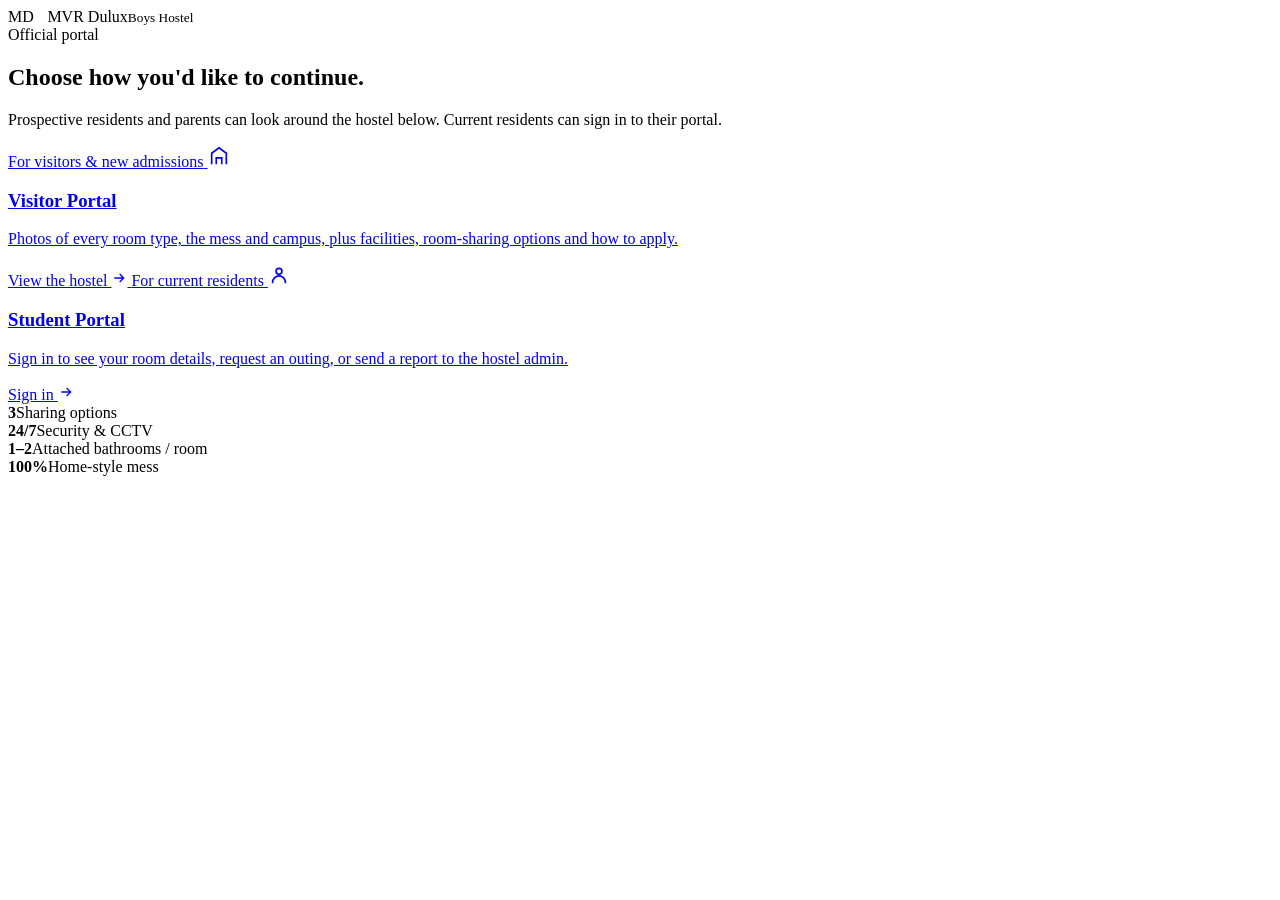
==== index.html @ 03f4f2c3 "Add files via upload" ====
<!DOCTYPE html>
<html lang="en">
<head>
<meta charset="UTF-8">
<meta name="viewport" content="width=device-width, initial-scale=1.0">
<title>MVR Dulux Boys Hostel</title>
<meta name="description" content="MVR Dulux Boys Hostel — 4, 5 and 8 sharing rooms with attached bathrooms, mess, study hall and 24/7 security. Visitor and student portals.">
<link rel="stylesheet" href="css/style.css">
</head>
<body class="gate-page">

  <div class="gate-masthead">
    <div class="wrap">
      <span class="brand-mark">MD</span>
      <span class="brand-name" style="margin-left:.6em;">MVR Dulux<small>Boys Hostel</small></span>
    </div>
  </div>

  <section class="gate-hero">
    <span class="eyebrow">Official portal</span>
    <h1>Choose how you'd like to continue.</h1>
    <p>Prospective residents and parents can look around the hostel below. Current residents can sign in to their portal.</p>
  </section>

  <div class="gate-wrap">
    <div class="gate">
      <a class="door" href="visitor.html">
        <span class="door-plaque">For visitors &amp; new admissions</span>
        <span class="door-icon">
          <svg width="22" height="22" viewBox="0 0 24 24" fill="none" stroke="currentColor" stroke-width="1.8"><path d="M4 21V9l8-6 8 6v12"/><path d="M9 21v-7h6v7"/></svg>
        </span>
        <h3>Visitor Portal</h3>
        <p>Photos of every room type, the mess and campus, plus facilities, room-sharing options and how to apply.</p>
        <span class="door-cta">View the hostel
          <svg width="16" height="16" viewBox="0 0 24 24" fill="none" stroke="currentColor" stroke-width="2"><path d="M5 12h14M13 6l6 6-6 6"/></svg>
        </span>
      </a>
      <a class="door" href="login.html">
        <span class="door-plaque">For current residents</span>
        <span class="door-icon">
          <svg width="22" height="22" viewBox="0 0 24 24" fill="none" stroke="currentColor" stroke-width="1.8"><circle cx="12" cy="8" r="3.2"/><path d="M5 21v-1a7 7 0 0 1 14 0v1"/></svg>
        </span>
        <h3>Student Portal</h3>
        <p>Sign in to see your room details, request an outing, or send a report to the hostel admin.</p>
        <span class="door-cta">Sign in
          <svg width="16" height="16" viewBox="0 0 24 24" fill="none" stroke="currentColor" stroke-width="2"><path d="M5 12h14M13 6l6 6-6 6"/></svg>
        </span>
      </a>
    </div>
  </div>

  <div class="gate-strip">
    <div class="stat"><b>3</b><span>Sharing options</span></div>
    <div class="stat"><b>24/7</b><span>Security &amp; CCTV</span></div>
    <div class="stat"><b>1–2</b><span>Attached bathrooms / room</span></div>
    <div class="stat"><b>100%</b><span>Home-style mess</span></div>
  </div>

</body>
</html>
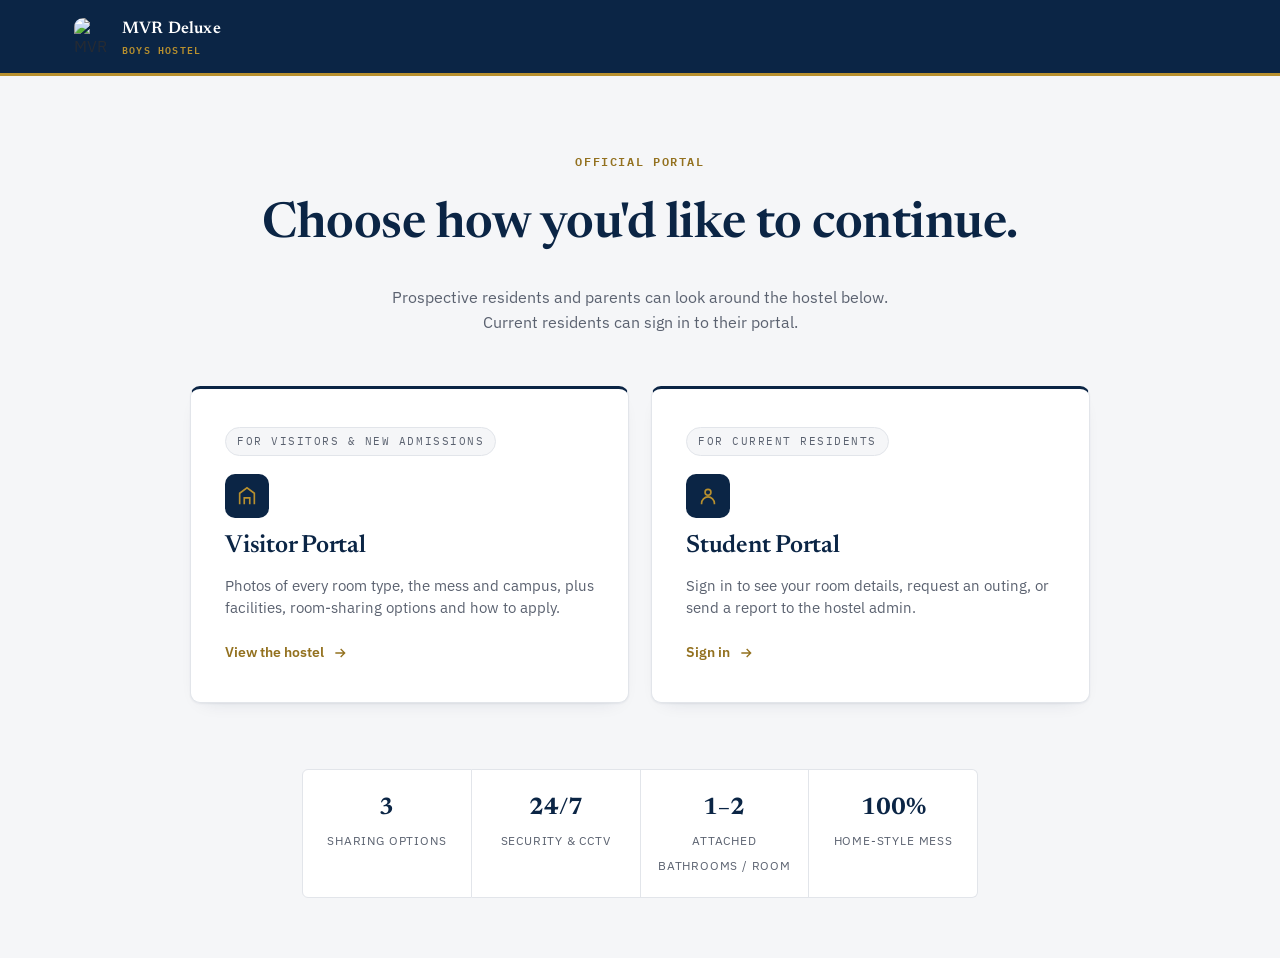
==== commit 235dea36: "Update index.html" ====
--- a/index.html
+++ b/index.html
@@ -1,18 +1,19 @@
+
 <!DOCTYPE html>
 <html lang="en">
 <head>
 <meta charset="UTF-8">
 <meta name="viewport" content="width=device-width, initial-scale=1.0">
-<title>MVR Dulux Boys Hostel</title>
-<meta name="description" content="MVR Dulux Boys Hostel — 4, 5 and 8 sharing rooms with attached bathrooms, mess, study hall and 24/7 security. Visitor and student portals.">
+<title>MVR Deluxe Boys Hostel</title>
+<meta name="description" content="MVR Deluxe Boys Hostel — 4, 5 and 8 sharing rooms with attached bathrooms, mess, study hall and 24/7 security. Visitor and student portals.">
 <link rel="stylesheet" href="css/style.css">
 </head>
 <body class="gate-page">
 
   <div class="gate-masthead">
     <div class="wrap">
-      <span class="brand-mark">MD</span>
-      <span class="brand-name" style="margin-left:.6em;">MVR Dulux<small>Boys Hostel</small></span>
+      <img class="brand-mark" src="images/mvr-logo.png" alt="MVR Deluxe Boys Hostel logo">
+      <span class="brand-name" style="margin-left:.6em;">MVR Deluxe<small>Boys Hostel</small></span>
     </div>
   </div>
 
--- a/css/style.css
+++ b/css/style.css
@@ -0,0 +1,394 @@
+/* ============================================================
+   MVR DELUXE BOYS HOSTEL — shared stylesheet
+   Design tokens
+   ============================================================ */
+
+@import url('https://fonts.googleapis.com/css2?family=Newsreader:ital,opsz,wght@0,6..72,400;0,6..72,500;0,6..72,600;1,6..72,500&family=IBM+Plex+Sans:wght@400;500;600;700&family=IBM+Plex+Mono:wght@400;500;600&display=swap');
+
+:root{
+  /* color — deep institutional navy + muted brass gold on a clean white/grey canvas */
+  --ink:        #0B2545;
+  --ink-2:      #123B6B;
+  --paper:      #F5F6F8;
+  --paper-2:    #FFFFFF;
+  --slate:      #262B33;
+  --slate-soft: #5B6270;
+  --amber:      #B8902E;
+  --amber-deep: #93711F;
+  --green:      #2E7D4F;
+  --green-soft: #E3F1E9;
+  --rust:       #A6382B;
+  --rust-soft:  #F5E4E1;
+  --line:       #E2E5EA;
+  --line-dark:  rgba(255,255,255,.16);
+
+  /* type */
+  --f-display: 'Newsreader', Georgia, serif;
+  --f-body: 'IBM Plex Sans', -apple-system, Segoe UI, sans-serif;
+  --f-mono: 'IBM Plex Mono', ui-monospace, Menlo, monospace;
+
+  /* layout */
+  --maxw: 1180px;
+  --radius: 10px;
+  --radius-sm: 6px;
+  --shadow-1: 0 1px 2px rgba(11,37,69,.06), 0 8px 20px -14px rgba(11,37,69,.2);
+  --shadow-2: 0 24px 60px -24px rgba(11,37,69,.4);
+}
+
+*,*::before,*::after{ box-sizing:border-box; }
+html{ scroll-behavior:smooth; }
+body{
+  margin:0;
+  font-family:var(--f-body);
+  color:var(--slate);
+  background:var(--paper);
+  -webkit-font-smoothing:antialiased;
+  line-height:1.55;
+}
+img{ max-width:100%; display:block; }
+a{ color:inherit; }
+h1,h2,h3,h4{ font-family:var(--f-display); color:var(--ink); margin:0 0 .4em; font-weight:600; letter-spacing:-.01em; }
+p{ margin:0 0 1em; }
+button, input, select, textarea{ font-family:inherit; font-size:1rem; }
+:focus-visible{ outline:3px solid var(--amber); outline-offset:2px; }
+
+.wrap{ max-width:var(--maxw); margin:0 auto; padding:0 24px; }
+.eyebrow{
+  font-family:var(--f-mono); font-size:.72rem; letter-spacing:.14em; text-transform:uppercase;
+  color:var(--amber-deep); font-weight:600;
+}
+.muted{ color:var(--slate-soft); }
+.mono{ font-family:var(--f-mono); }
+
+@media (prefers-reduced-motion: reduce){
+  *{ animation-duration:.001ms !important; animation-iteration-count:1 !important; transition-duration:.001ms !important; scroll-behavior:auto !important; }
+}
+
+/* ---------- buttons ---------- */
+.btn{
+  display:inline-flex; align-items:center; justify-content:center; gap:.5em;
+  font-weight:600; font-size:.95rem; padding:.85em 1.5em; border-radius:999px;
+  border:1px solid transparent; cursor:pointer; text-decoration:none;
+  transition:transform .15s ease, box-shadow .15s ease, background .15s ease, color .15s ease;
+}
+.btn:active{ transform:translateY(1px); }
+.btn-amber{ background:var(--amber); color:var(--ink); }
+.btn-amber:hover{ background:var(--amber-deep); box-shadow:var(--shadow-1); }
+.btn-ink{ background:var(--ink); color:#fff; }
+.btn-ink:hover{ background:var(--ink-2); box-shadow:var(--shadow-1); }
+.btn-outline{ background:transparent; border-color:var(--line); color:var(--ink); }
+.btn-outline:hover{ border-color:var(--ink); }
+.btn-ghost-light{ background:rgba(255,255,255,.12); border-color:var(--line-dark); color:#fff; }
+.btn-ghost-light:hover{ background:rgba(255,255,255,.2); }
+.btn-sm{ padding:.5em 1.1em; font-size:.82rem; }
+.btn-block{ width:100%; }
+.btn[disabled]{ opacity:.5; cursor:not-allowed; }
+
+/* ---------- top nav ---------- */
+.site-nav{
+  position:sticky; top:0; z-index:40; background:rgba(11,37,69,.97); backdrop-filter:blur(6px);
+  color:#fff; border-bottom:1px solid var(--line-dark);
+}
+.site-nav .wrap{ display:flex; align-items:center; justify-content:space-between; padding:14px 24px; }
+.brand{ display:flex; align-items:center; gap:.6em; text-decoration:none; color:#fff; }
+.brand-mark{
+  width:38px; height:38px; border-radius:9px; object-fit:cover; display:block; flex-shrink:0;
+}
+.brand-name{ font-family:var(--f-display); font-weight:600; font-size:1.05rem; letter-spacing:.01em; }
+.brand-name small{ display:block; font-family:var(--f-mono); font-size:.62rem; letter-spacing:.12em; color:var(--amber); text-transform:uppercase; font-weight:600; }
+.nav-links{ display:flex; align-items:center; gap:26px; list-style:none; margin:0; padding:0; }
+.nav-links a{ text-decoration:none; color:rgba(255,255,255,.82); font-size:.92rem; font-weight:500; }
+.nav-links a:hover{ color:#fff; }
+.nav-cta{ display:flex; gap:10px; align-items:center; }
+@media (max-width:820px){
+  .nav-links{ display:none; }
+  .site-nav .wrap{ flex-wrap:wrap; gap:10px; }
+  .nav-cta .btn span{ display:none; }
+}
+@media (max-width:480px){
+  .nav-cta .btn{ padding:.65em 1em; font-size:.82rem; }
+}
+
+/* ---------- notice ticker ---------- */
+.ticker{ background:var(--ink); color:#fff; overflow:hidden; white-space:nowrap; border-bottom:2px solid var(--amber); }
+.ticker-track{ display:inline-flex; gap:56px; padding:9px 0; animation:ticker 26s linear infinite; }
+.ticker span{ font-family:var(--f-mono); font-size:.76rem; font-weight:500; letter-spacing:.02em; color:rgba(255,255,255,.88); }
+.ticker span::before{ content:''; }
+@keyframes ticker{ from{ transform:translateX(0); } to{ transform:translateX(-50%); } }
+
+/* ---------- footer ---------- */
+.site-footer{ background:var(--ink); color:rgba(255,255,255,.75); padding:56px 0 28px; margin-top:80px; }
+.site-footer h4{ color:#fff; font-family:var(--f-body); font-size:.82rem; text-transform:uppercase; letter-spacing:.1em; margin-bottom:1em; }
+.footer-grid{ display:grid; grid-template-columns:1.4fr 1fr 1fr; gap:40px; }
+.footer-grid a{ color:rgba(255,255,255,.75); text-decoration:none; display:block; margin-bottom:.6em; font-size:.92rem; }
+.footer-grid a:hover{ color:#fff; }
+.footer-bottom{ border-top:1px solid var(--line-dark); margin-top:40px; padding-top:20px; font-size:.8rem; display:flex; justify-content:space-between; flex-wrap:wrap; gap:10px; }
+@media (max-width:720px){ .footer-grid{ grid-template-columns:1fr; } }
+
+/* ---------- section helpers ---------- */
+.section{ padding:88px 0; }
+.section-tight{ padding:56px 0; }
+.section-head{ max-width:640px; margin-bottom:44px; }
+.section-head h2{ font-size:clamp(1.7rem,3vw,2.3rem); }
+.on-ink{ background:#EEF2F7; border-top:1px solid var(--line); border-bottom:1px solid var(--line); color:var(--slate); }
+.on-ink h2, .on-ink h3{ color:var(--ink); }
+
+/* ============================================================
+   LANDING — portal chooser (index.html)
+   ============================================================ */
+.gate-page{ min-height:100vh; background:var(--paper); display:flex; flex-direction:column; }
+
+.gate-masthead{ background:var(--ink); border-bottom:3px solid var(--amber); padding:16px 0; }
+.gate-masthead .wrap{ display:flex; align-items:center; }
+.gate-masthead .brand-name{ color:#fff; }
+
+.gate-hero{ text-align:center; padding:72px 24px 8px; }
+.gate-hero .eyebrow{ color:var(--amber-deep); }
+.gate-hero h1{ color:var(--ink); font-size:clamp(2rem,4.6vw,3.1rem); margin-top:.3em; }
+.gate-hero p{ color:var(--slate-soft); max-width:540px; margin:0 auto; }
+
+.gate-wrap{ flex:1; display:flex; align-items:center; justify-content:center; padding:44px 24px 30px; }
+.gate{ display:grid; grid-template-columns:1fr 1fr; gap:22px; max-width:900px; width:100%; }
+.door{
+  position:relative; padding:38px 34px; display:flex; flex-direction:column; align-items:flex-start;
+  text-decoration:none; color:var(--slate); background:var(--paper-2); border:1px solid var(--line);
+  border-top:3px solid var(--ink); border-radius:var(--radius); box-shadow:var(--shadow-1);
+  transition:transform .2s ease, box-shadow .2s ease, border-color .2s ease;
+}
+.door:hover{ transform:translateY(-4px); box-shadow:var(--shadow-2); border-top-color:var(--amber); }
+.door-plaque{
+  font-family:var(--f-mono); font-size:.68rem; letter-spacing:.14em; text-transform:uppercase;
+  color:var(--slate-soft); background:var(--paper); border:1px solid var(--line); padding:5px 11px; border-radius:999px;
+}
+.door-num{ display:none; }
+.door-icon{ width:44px; height:44px; border-radius:10px; background:var(--ink); color:var(--amber); display:flex; align-items:center; justify-content:center; margin:18px 0 4px; }
+.door h3{ color:var(--ink); font-size:1.55rem; margin:6px 0 8px; }
+.door p{ color:var(--slate-soft); font-size:.92rem; margin-bottom:22px; }
+.door-cta{ display:inline-flex; align-items:center; gap:8px; font-weight:600; font-size:.88rem; color:var(--amber-deep); margin-top:auto; }
+.door-cta svg{ transition:transform .2s ease; }
+.door:hover .door-cta svg{ transform:translateX(4px); }
+.door-handle{ display:none; }
+
+.gate-strip{ display:flex; justify-content:center; gap:0; flex-wrap:wrap; max-width:900px; margin:36px auto 60px; padding:0 24px; }
+.gate-strip .stat{ flex:1; min-width:150px; text-align:center; padding:20px 12px; background:var(--paper-2); border:1px solid var(--line); }
+.gate-strip .stat:first-child{ border-radius:var(--radius-sm) 0 0 var(--radius-sm); }
+.gate-strip .stat:last-child{ border-radius:0 var(--radius-sm) var(--radius-sm) 0; }
+.gate-strip .stat + .stat{ border-left:none; }
+.gate-strip .stat b{ display:block; font-family:var(--f-display); font-size:1.5rem; color:var(--ink); }
+.gate-strip .stat span{ font-size:.72rem; color:var(--slate-soft); text-transform:uppercase; letter-spacing:.07em; }
+
+@media (max-width:760px){
+  .gate{ grid-template-columns:1fr; }
+  .gate-strip{ flex-direction:column; }
+  .gate-strip .stat{ border-radius:0 !important; border-left:1px solid var(--line) !important; }
+  .gate-strip .stat + .stat{ border-top:none; }
+}
+
+/* ============================================================
+   VISITOR PORTAL
+   ============================================================ */
+.hero-visitor{ background:var(--ink); color:#fff; border-bottom:3px solid var(--amber); padding:44px 0; }
+.hero-visitor .wrap{ display:flex; align-items:center; justify-content:space-between; gap:30px; flex-wrap:wrap; }
+.hero-visitor h1{ color:#fff; font-size:clamp(1.7rem,3.4vw,2.4rem); max-width:640px; margin-bottom:.25em; }
+.hero-visitor p{ color:rgba(255,255,255,.68); max-width:520px; margin:0; }
+
+.album-section{ padding:44px 0 8px; background:var(--paper-2); border-bottom:1px solid var(--line); }
+
+/* photo album — first thing after the hero, per brief */
+.album{ display:grid; grid-template-columns:repeat(6,1fr); grid-auto-rows:120px; grid-auto-flow:dense; gap:8px; padding:0 0 8px; }
+.album a{ position:relative; grid-column:span 2; grid-row:span 2; overflow:hidden; border-radius:2px; }
+.album a img{ width:100%; height:100%; object-fit:cover; transition:transform .5s ease; }
+.album a:hover img{ transform:scale(1.06); }
+.album a.big{ grid-column:span 3; grid-row:span 3; }
+.album a.wide{ grid-column:span 4; grid-row:span 2; }
+.album a .cap{
+  position:absolute; left:0; right:0; bottom:0; padding:10px 12px 8px; font-family:var(--f-mono); font-size:.68rem;
+  letter-spacing:.06em; text-transform:uppercase; color:#fff; background:linear-gradient(0deg,rgba(0,0,0,.65),transparent);
+}
+@media (max-width:760px){
+  .album{ grid-template-columns:repeat(2,1fr); grid-auto-rows:150px; }
+  .album a, .album a.big, .album a.wide{ grid-column:span 1; grid-row:span 1; }
+}
+
+/* admin: add/edit student modal */
+.modal{ position:fixed; inset:0; background:rgba(13,18,35,.6); display:none; align-items:flex-start; justify-content:center; z-index:110; padding:40px 16px; overflow-y:auto; }
+.modal.open{ display:flex; }
+.modal-card{ background:#fff; border-radius:var(--radius); max-width:640px; width:100%; padding:26px; box-shadow:var(--shadow-2); }
+.modal-head{ display:flex; align-items:center; justify-content:space-between; margin-bottom:18px; }
+.modal-head h3{ margin:0; }
+.modal-close{ background:none; border:none; font-size:1.6rem; line-height:1; cursor:pointer; color:var(--slate-soft); padding:0 4px; }
+.modal-close:hover{ color:var(--ink); }
+.login-pill{ display:inline-block; padding:.2em .6em; border-radius:999px; font-size:.7rem; font-weight:600; }
+.login-pill.ready{ background:#E5F5EA; color:#1E7B3D; }
+.login-pill.pending{ background:#FDECEC; color:#B3261E; }
+
+/* lightbox */
+.lightbox{ position:fixed; inset:0; background:rgba(13,18,35,.94); display:none; align-items:center; justify-content:center; z-index:100; padding:30px; }
+.lightbox.open{ display:flex; }
+.lightbox img{ max-width:min(1000px,92vw); max-height:82vh; border-radius:8px; box-shadow:var(--shadow-2); }
+.lightbox .lb-cap{ position:absolute; bottom:34px; left:0; right:0; text-align:center; color:#fff; font-family:var(--f-mono); font-size:.78rem; letter-spacing:.06em; }
+.lb-close, .lb-prev, .lb-next{
+  position:absolute; background:rgba(255,255,255,.1); border:1px solid rgba(255,255,255,.25); color:#fff; border-radius:999px;
+  width:44px; height:44px; display:flex; align-items:center; justify-content:center; cursor:pointer;
+}
+.lb-close{ top:24px; right:24px; }
+.lb-prev{ left:24px; top:50%; transform:translateY(-50%); }
+.lb-next{ right:24px; top:50%; transform:translateY(-50%); }
+.lb-close:hover, .lb-prev:hover, .lb-next:hover{ background:rgba(255,255,255,.2); }
+
+/* facility grid */
+.facil-grid{ display:grid; grid-template-columns:repeat(4,1fr); gap:1px; background:var(--line); border:1px solid var(--line); border-radius:var(--radius); overflow:hidden; }
+.facil{ background:var(--paper-2); padding:26px 22px; }
+.facil .ic{ width:38px; height:38px; margin-bottom:14px; color:var(--amber-deep); }
+.facil h4{ font-size:1rem; margin-bottom:.3em; }
+.facil p{ font-size:.86rem; color:var(--slate-soft); margin:0; }
+@media (max-width:900px){ .facil-grid{ grid-template-columns:repeat(2,1fr); } }
+@media (max-width:520px){ .facil-grid{ grid-template-columns:1fr; } }
+
+/* room sharing diagrams — the signature element */
+.room-plans{ display:grid; grid-template-columns:repeat(3,1fr); gap:22px; }
+.room-card{ background:var(--paper-2); border:1px solid var(--line); border-radius:var(--radius); padding:26px; }
+.room-card .rp-head{ display:flex; align-items:baseline; justify-content:space-between; margin-bottom:6px; }
+.room-card .rp-head b{ font-family:var(--f-display); font-size:1.5rem; color:var(--ink); }
+.room-card .rp-head span{ font-family:var(--f-mono); font-size:.7rem; color:var(--slate-soft); text-transform:uppercase; letter-spacing:.06em; }
+.room-diagram{ width:100%; height:auto; margin:16px 0; }
+.room-card ul{ list-style:none; margin:14px 0 0; padding:0; font-size:.86rem; }
+.room-card li{ display:flex; gap:8px; padding:6px 0; border-top:1px dashed var(--line); }
+.room-card li:first-child{ border-top:none; }
+.room-card li b{ color:var(--ink); font-weight:600; }
+@media (max-width:900px){ .room-plans{ grid-template-columns:1fr; } }
+
+/* highlights */
+.highlights{ display:grid; grid-template-columns:repeat(3,1fr); gap:20px; }
+.hl-card{ padding:26px; border-radius:var(--radius); background:var(--paper-2); border:1px solid var(--line); border-top:3px solid var(--amber); }
+.hl-card .eyebrow{ color:var(--amber-deep); }
+.hl-card h4{ color:var(--ink); margin:.5em 0 .3em; font-size:1.06rem; }
+.hl-card p{ color:var(--slate-soft); font-size:.88rem; margin:0; }
+@media (max-width:900px){ .highlights{ grid-template-columns:1fr; } }
+
+/* testimonials */
+.testi-row{ display:grid; grid-template-columns:repeat(3,1fr); gap:22px; }
+.testi{ background:var(--paper-2); border:1px solid var(--line); border-radius:var(--radius); padding:24px; font-size:.92rem; }
+.testi .stars{ color:var(--amber-deep); letter-spacing:.1em; margin-bottom:10px; font-size:.85rem; }
+.testi footer{ margin-top:14px; font-family:var(--f-mono); font-size:.72rem; color:var(--slate-soft); text-transform:uppercase; letter-spacing:.05em; }
+@media (max-width:900px){ .testi-row{ grid-template-columns:1fr; } }
+
+/* FAQ accordion */
+.faq-item{ border-top:1px solid var(--line); }
+.faq-item:last-child{ border-bottom:1px solid var(--line); }
+.faq-q{ width:100%; text-align:left; background:none; border:none; padding:20px 4px; display:flex; justify-content:space-between; align-items:center; cursor:pointer; font-weight:600; color:var(--ink); font-size:1rem; }
+.faq-q .plus{ font-family:var(--f-mono); font-size:1.2rem; color:var(--amber-deep); transition:transform .25s ease; }
+.faq-item.open .plus{ transform:rotate(45deg); }
+.faq-a{ max-height:0; overflow:hidden; transition:max-height .3s ease; }
+.faq-item.open .faq-a{ max-height:220px; }
+.faq-a p{ padding:0 4px 20px; color:var(--slate-soft); font-size:.92rem; }
+
+/* CTA band */
+.cta-band{ background:var(--paper-2); border:1px solid var(--line); border-left:4px solid var(--amber); border-radius:var(--radius); padding:40px 44px; display:flex; align-items:center; justify-content:space-between; gap:24px; flex-wrap:wrap; box-shadow:var(--shadow-1); }
+.cta-band h3{ margin:0; font-size:1.5rem; }
+.cta-band p{ margin:.3em 0 0; color:var(--slate-soft); }
+
+/* whatsapp float button */
+.wa-float{
+  position:fixed; right:22px; bottom:22px; width:56px; height:56px; border-radius:50%; background:#25D366; color:#fff;
+  display:flex; align-items:center; justify-content:center; box-shadow:0 10px 24px -8px rgba(0,0,0,.4); z-index:60; text-decoration:none;
+}
+
+/* ============================================================
+   LOGIN PAGES
+   ============================================================ */
+.login-page{ min-height:100vh; background:var(--ink); display:flex; align-items:center; justify-content:center; padding:24px; }
+.login-card{ background:var(--paper-2); border-radius:var(--radius); width:100%; max-width:420px; padding:40px 36px; box-shadow:var(--shadow-2); }
+.login-card .brand{ color:var(--ink); margin-bottom:26px; }
+.login-tabs{ display:flex; background:var(--paper); border-radius:999px; padding:4px; margin-bottom:26px; }
+.login-tabs button{ flex:1; border:none; background:none; padding:9px 0; border-radius:999px; font-weight:600; font-size:.85rem; color:var(--slate-soft); cursor:pointer; }
+.login-tabs button.active{ background:var(--ink); color:#fff; }
+.field{ margin-bottom:18px; }
+.field label{ display:block; font-size:.8rem; font-weight:600; color:var(--ink); margin-bottom:6px; }
+.field input, .field select, .field textarea{
+  width:100%; padding:.8em .9em; border:1px solid var(--line); border-radius:var(--radius-sm); background:var(--paper); color:var(--slate);
+}
+.field input:focus, .field select:focus, .field textarea:focus{ background:#fff; border-color:var(--ink); }
+.field-hint{ font-size:.74rem; color:var(--slate-soft); margin-top:5px; }
+.login-error{ background:var(--rust-soft); color:var(--rust); font-size:.84rem; padding:10px 14px; border-radius:var(--radius-sm); margin-bottom:16px; display:none; }
+.login-error.show{ display:block; }
+.demo-box{ margin-top:22px; background:var(--paper); border:1px dashed var(--line); border-radius:var(--radius-sm); padding:14px 16px; font-size:.78rem; color:var(--slate-soft); }
+.demo-box b{ color:var(--ink); }
+
+/* ============================================================
+   STUDENT DASHBOARD
+   ============================================================ */
+.dash-shell{ min-height:100vh; }
+.dash-topbar{ background:var(--ink); color:#fff; padding:16px 0; }
+.dash-topbar .wrap{ display:flex; align-items:center; justify-content:space-between; }
+.id-card{
+  background:linear-gradient(135deg,var(--ink-2),var(--ink)); color:#fff; border-radius:var(--radius); padding:30px 32px;
+  display:flex; align-items:center; gap:24px; box-shadow:var(--shadow-1); position:relative; overflow:hidden;
+}
+.id-card::after{ content:""; position:absolute; inset:0; background:radial-gradient(circle at 100% 0%, rgba(184,144,46,.2), transparent 55%); }
+.id-photo{ width:84px; height:84px; border-radius:14px; background:rgba(255,255,255,.12); border:1px solid rgba(255,255,255,.2); display:flex; align-items:center; justify-content:center; font-family:var(--f-display); font-size:1.7rem; font-weight:600; flex:none; }
+.id-info h2{ color:#fff; margin:0 0 2px; font-size:1.4rem; }
+.id-info .mono{ color:var(--amber); font-size:.8rem; letter-spacing:.04em; }
+.id-meta{ display:flex; gap:26px; margin-top:14px; flex-wrap:wrap; }
+.id-meta div{ font-size:.78rem; color:rgba(255,255,255,.55); text-transform:uppercase; letter-spacing:.06em; }
+.id-meta div b{ display:block; color:#fff; font-family:var(--f-mono); font-size:.95rem; text-transform:none; letter-spacing:0; margin-top:3px; }
+
+.tabs-row{ display:flex; gap:10px; margin:34px 0 22px; border-bottom:1px solid var(--line); }
+.tab-btn{ background:none; border:none; padding:12px 4px; margin-right:24px; font-weight:600; color:var(--slate-soft); cursor:pointer; border-bottom:2px solid transparent; font-size:.94rem; }
+.tab-btn.active{ color:var(--ink); border-color:var(--amber); }
+.tab-panel{ display:none; }
+.tab-panel.active{ display:block; }
+
+.card{ background:var(--paper-2); border:1px solid var(--line); border-radius:var(--radius); padding:26px; }
+.card + .card{ margin-top:18px; }
+.card h3{ font-size:1.1rem; margin-bottom:4px; }
+
+.status-pill{ display:inline-flex; align-items:center; gap:6px; font-family:var(--f-mono); font-size:.7rem; text-transform:uppercase; letter-spacing:.06em; padding:4px 10px; border-radius:999px; font-weight:600; }
+.status-pending{ background:#F3ECD9; color:var(--amber-deep); }
+.status-approved{ background:var(--green-soft); color:var(--green); }
+.status-rejected{ background:var(--rust-soft); color:var(--rust); }
+.status-resolved{ background:var(--green-soft); color:var(--green); }
+.status-submitted{ background:#E5E9F5; color:var(--ink-2); }
+.status-reviewing{ background:#F3ECD9; color:var(--amber-deep); }
+
+.list-row{ display:flex; justify-content:space-between; align-items:flex-start; gap:16px; padding:16px 0; border-top:1px solid var(--line); }
+.list-row:first-child{ border-top:none; padding-top:4px; }
+.list-row .lr-main b{ display:block; color:var(--ink); font-size:.95rem; }
+.list-row .lr-main span{ font-size:.82rem; color:var(--slate-soft); }
+.list-row .lr-meta{ text-align:right; font-size:.76rem; color:var(--slate-soft); white-space:nowrap; }
+.empty-state{ text-align:center; padding:34px 10px; color:var(--slate-soft); font-size:.9rem; }
+
+.form-grid{ display:grid; grid-template-columns:1fr 1fr; gap:16px; }
+@media (max-width:640px){ .form-grid{ grid-template-columns:1fr; } }
+
+.notice-list .n-item{ display:flex; gap:14px; padding:14px 0; border-top:1px solid var(--line); }
+.notice-list .n-item:first-child{ border-top:none; }
+.notice-date{ font-family:var(--f-mono); font-size:.7rem; color:var(--slate-soft); flex:none; width:78px; padding-top:2px; }
+.notice-body b{ display:block; font-size:.9rem; color:var(--ink); }
+.notice-body span{ font-size:.82rem; color:var(--slate-soft); }
+
+/* ============================================================
+   ADMIN
+   ============================================================ */
+.admin-stats{ display:grid; grid-template-columns:repeat(4,1fr); gap:16px; margin-bottom:28px; }
+.stat-card{ background:var(--paper-2); border:1px solid var(--line); border-radius:var(--radius); padding:20px 22px; }
+.stat-card .eyebrow{ display:block; margin-bottom:8px; }
+.stat-card b{ font-family:var(--f-display); font-size:1.9rem; color:var(--ink); display:block; }
+@media (max-width:900px){ .admin-stats{ grid-template-columns:repeat(2,1fr); } }
+
+.admin-toolbar{ display:flex; gap:12px; align-items:center; margin-bottom:16px; flex-wrap:wrap; }
+.admin-toolbar input, .admin-toolbar select{ padding:.6em .9em; border:1px solid var(--line); border-radius:var(--radius-sm); background:#fff; font-size:.86rem; }
+
+table.data-table{ width:100%; border-collapse:collapse; background:var(--paper-2); border:1px solid var(--line); border-radius:var(--radius); overflow:hidden; font-size:.86rem; }
+.data-table th{ text-align:left; background:var(--paper); color:var(--slate-soft); font-size:.7rem; text-transform:uppercase; letter-spacing:.06em; padding:12px 14px; border-bottom:1px solid var(--line); }
+.data-table td{ padding:13px 14px; border-bottom:1px solid var(--line); vertical-align:top; }
+.data-table tr:last-child td{ border-bottom:none; }
+.data-table .idcell{ font-family:var(--f-mono); font-size:.8rem; color:var(--slate-soft); }
+.row-actions{ display:flex; gap:6px; flex-wrap:wrap; }
+.table-scroll{ overflow-x:auto; }
+
+.gate-pass{ max-width:480px; margin:40px auto; background:#fff; border:2px solid var(--ink); border-radius:12px; padding:30px; }
+.gate-pass h2{ text-align:center; }
+.gate-pass .gp-row{ display:flex; justify-content:space-between; padding:8px 0; border-top:1px dashed var(--line); font-size:.9rem; }
+.gate-pass .gp-row:first-of-type{ border-top:none; }
+@media print{ .no-print{ display:none !important; } body{ background:#fff; } }
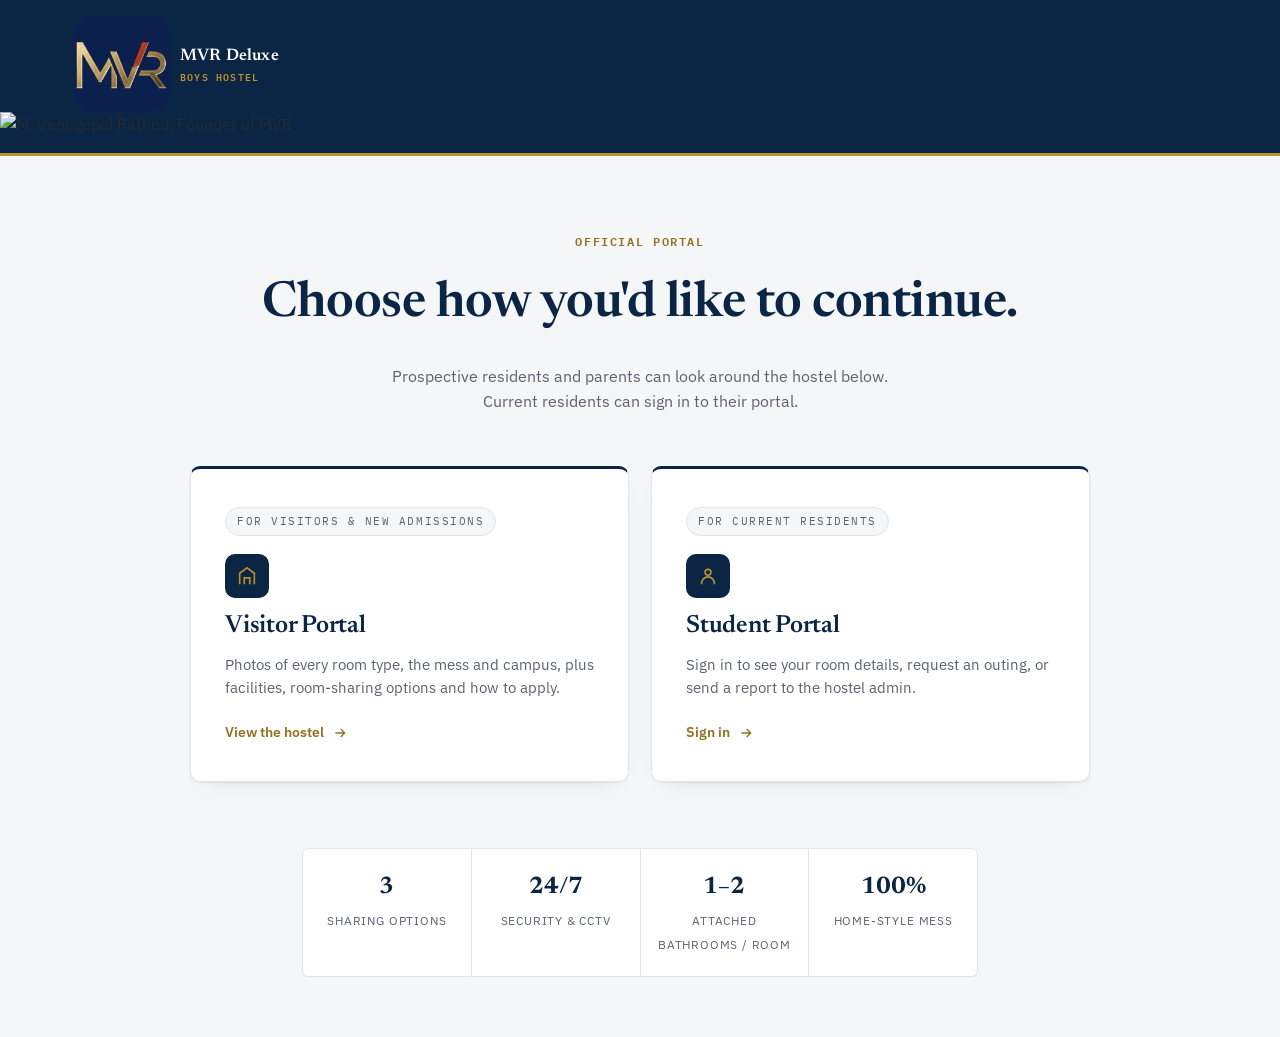
==== commit 768d0333: "Update index.html" ====
--- a/index.html
+++ b/index.html
@@ -10,10 +10,13 @@
 </head>
 <body class="gate-page">
 
-  <div class="gate-masthead">
+   <div class="gate-masthead">
     <div class="wrap">
       <img class="brand-mark" src="images/mvr-logo.png" alt="MVR Deluxe Boys Hostel logo">
       <span class="brand-name" style="margin-left:.6em;">MVR Deluxe<small>Boys Hostel</small></span>
+    </div>
+    <div class="person-badge">
+      <img src="images/founder-venugopal.jpg" alt="M. Venugopal Rathod, Founder of MVR">
     </div>
   </div>
 
--- a/css/style.css
+++ b/css/style.css
@@ -92,7 +92,65 @@
 .site-nav .wrap{ display:flex; align-items:center; justify-content:space-between; padding:14px 24px; }
 .brand{ display:flex; align-items:center; gap:.6em; text-decoration:none; color:#fff; }
 .brand-mark{
-  width:38px; height:38px; border-radius:9px; object-fit:cover; display:block; flex-shrink:0;
+  width:96px;
+  height:96px;
+  border-radius:20px;
+  object-fit:contain;
+  display:block;
+  flex-shrink:0;
+
+  /* Premium gold highlight only when website opens */
+  animation:mvrLogoOpening 4s ease-in-out 1;
+}
+
+/* ---------- Premium MVR Logo Opening Effect ---------- */
+
+@keyframes mvrLogoOpening{
+
+  /* Normal */
+  0%{
+    transform:scale(1);
+    filter:none;
+  }
+
+  /* Gold light begins */
+  12%{
+    transform:scale(1.02);
+    filter:
+      drop-shadow(0 0 5px rgba(255,193,7,.55))
+      drop-shadow(0 0 10px rgba(255,193,7,.25));
+  }
+
+  /* Strong premium glow */
+  28%{
+    transform:scale(1.06);
+    filter:
+      drop-shadow(0 0 8px rgba(255,193,7,.85))
+      drop-shadow(0 0 18px rgba(255,193,7,.55))
+      drop-shadow(0 0 30px rgba(255,193,7,.25));
+  }
+
+  /* Hold */
+  42%{
+    transform:scale(1.05);
+    filter:
+      drop-shadow(0 0 9px rgba(255,193,7,.8))
+      drop-shadow(0 0 20px rgba(255,193,7,.45));
+  }
+
+  /* Light fading */
+  65%{
+    transform:scale(1.02);
+    filter:
+      drop-shadow(0 0 5px rgba(255,193,7,.4))
+      drop-shadow(0 0 10px rgba(255,193,7,.2));
+  }
+
+  /* Completely normal */
+  100%{
+    transform:scale(1);
+    filter:none;
+  }
 }
 .brand-name{ font-family:var(--f-display); font-weight:600; font-size:1.05rem; letter-spacing:.01em; }
 .brand-name small{ display:block; font-family:var(--f-mono); font-size:.62rem; letter-spacing:.12em; color:var(--amber); text-transform:uppercase; font-weight:600; }
@@ -288,10 +346,65 @@
 .cta-band h3{ margin:0; font-size:1.5rem; }
 .cta-band p{ margin:.3em 0 0; color:var(--slate-soft); }
 
-/* whatsapp float button */
+/* floating Maps + WhatsApp buttons */
+.map-float,
 .wa-float{
-  position:fixed; right:22px; bottom:22px; width:56px; height:56px; border-radius:50%; background:#25D366; color:#fff;
-  display:flex; align-items:center; justify-content:center; box-shadow:0 10px 24px -8px rgba(0,0,0,.4); z-index:60; text-decoration:none;
+  position:fixed;
+  right:22px;
+  width:56px;
+  height:56px;
+  border-radius:50%;
+  display:flex;
+  align-items:center;
+  justify-content:center;
+  box-shadow:0 10px 24px -8px rgba(0,0,0,.4);
+  z-index:60;
+  text-decoration:none;
+  animation:floatPulse 1.8s infinite;
+}
+
+.map-float{
+  bottom:90px;
+  background:#fff;
+}
+
+.wa-float{
+  bottom:22px;
+  background:#25D366;
+  color:#fff;
+}
+
+.map-float img{
+  width:34px;
+  height:34px;
+  object-fit:contain;
+}
+
+@keyframes floatPulse{
+  0%{
+    transform:scale(1);
+  }
+  50%{
+    transform:scale(1.08);
+  }
+  100%{
+    transform:scale(1);
+  }
+}
+
+@media(max-width:720px){
+  .map-float,
+  .wa-float{
+    right:18px;
+  }
+
+  .map-float{
+    bottom:88px;
+  }
+
+  .wa-float{
+    bottom:18px;
+  }
 }
 
 /* ============================================================
@@ -392,3 +505,9 @@
 .gate-pass .gp-row{ display:flex; justify-content:space-between; padding:8px 0; border-top:1px dashed var(--line); font-size:.9rem; }
 .gate-pass .gp-row:first-of-type{ border-top:none; }
 @media print{ .no-print{ display:none !important; } body{ background:#fff; } }
+.gallery-modal .wrap{ max-height:88vh; overflow:auto; }
+.admin-photo-grid{ display:grid; grid-template-columns:repeat(auto-fill,minmax(160px,1fr)); gap:14px; margin-top:16px; }
+.admin-photo-card{ border:1px solid var(--line); border-radius:6px; overflow:hidden; background:#fff; }
+.admin-photo-card img{ width:100%; height:120px; object-fit:cover; display:block; }
+.admin-photo-card .apc-cap{ padding:8px 10px; font-size:.8rem; color:var(--slate-soft); }
+.admin-photo-card .btn{ margin:0 10px 10px; }
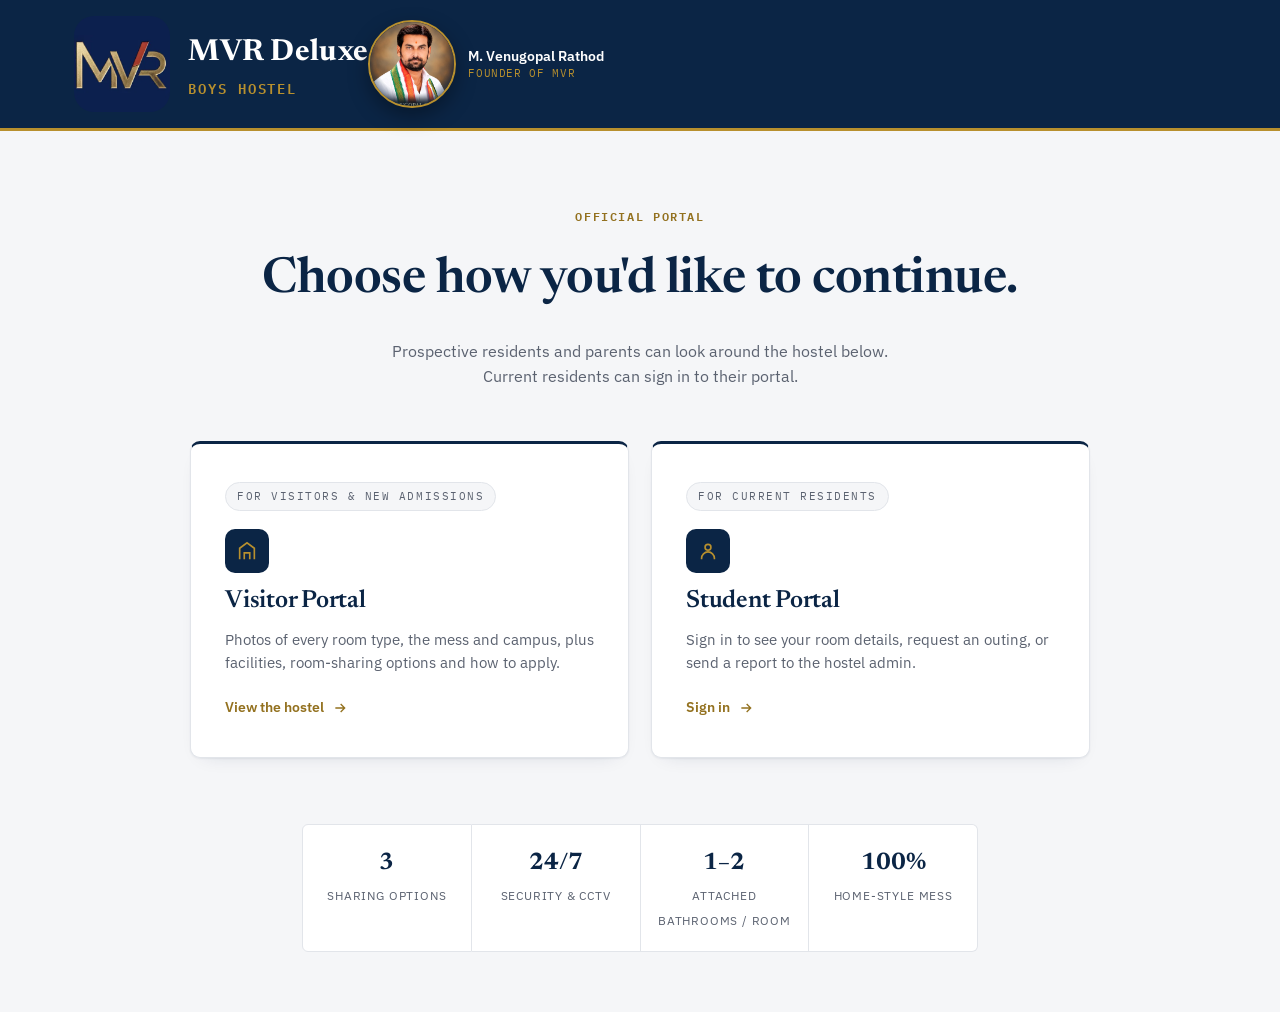
==== commit 2085675c: "Update index.html" ====
--- a/index.html
+++ b/index.html
@@ -10,13 +10,21 @@
 </head>
 <body class="gate-page">
 
-   <div class="gate-masthead">
+    <div class="gate-masthead">
     <div class="wrap">
-      <img class="brand-mark" src="images/mvr-logo.png" alt="MVR Deluxe Boys Hostel logo">
-      <span class="brand-name" style="margin-left:.6em;">MVR Deluxe<small>Boys Hostel</small></span>
-    </div>
-    <div class="person-badge">
-      <img src="images/founder-venugopal.jpg" alt="M. Venugopal Rathod, Founder of MVR">
+      <div style="display:flex;align-items:center;">
+        <img class="brand-mark" src="images/mvr-logo.png" alt="MVR Deluxe Boys Hostel logo">
+        <span class="brand-name" style="margin-left:.6em;">MVR Deluxe<small>Boys Hostel</small></span>
+      </div>
+      <div class="person-badge">
+        <span class="person-badge-photo photo-venu">
+          <img src="images/founder-venugopal.jpg" alt="M. Venugopal Rathod, Founder of MVR">
+        </span>
+        <span class="person-badge-name">
+          <b>M. Venugopal Rathod</b>
+          <small>Founder of MVR</small>
+        </span>
+      </div>
     </div>
   </div>
 
--- a/css/style.css
+++ b/css/style.css
@@ -198,8 +198,8 @@
 
 .gate-masthead{ background:var(--ink); border-bottom:3px solid var(--amber); padding:16px 0; }
 .gate-masthead .wrap{ display:flex; align-items:center; }
-.gate-masthead .brand-name{ color:#fff; }
-
+.gate-masthead .brand-name{ color:#fff; font-size:1.9rem; font-weight:700; }
+.gate-masthead .brand-name small{ font-size:.85rem; letter-spacing:.14em; }
 .gate-hero{ text-align:center; padding:72px 24px 8px; }
 .gate-hero .eyebrow{ color:var(--amber-deep); }
 .gate-hero h1{ color:var(--ink); font-size:clamp(2rem,4.6vw,3.1rem); margin-top:.3em; }
@@ -508,6 +508,35 @@
 .gallery-modal .wrap{ max-height:88vh; overflow:auto; }
 .admin-photo-grid{ display:grid; grid-template-columns:repeat(auto-fill,minmax(160px,1fr)); gap:14px; margin-top:16px; }
 .admin-photo-card{ border:1px solid var(--line); border-radius:6px; overflow:hidden; background:#fff; }
+/* ---- founder / advocate photo cards, top-right of the opening header ---- */
+.gate-masthead .wrap,
+.hero-visitor .wrap{ flex-wrap:wrap; }
+
+.person-badge{ display:flex; align-items:center; gap:12px; flex:none; }
+
+.person-badge-photo{
+  width:88px; height:88px; border-radius:50%; overflow:hidden; flex:none;
+  border:2px solid var(--amber);
+  box-shadow:0 8px 20px rgba(0,0,0,.35);
+  background:var(--ink); /* shows through the feathered edge, so it blends */
+}
+.person-badge-photo img{
+  width:100%; height:100%; object-fit:cover; display:block;
+  -webkit-mask-image:radial-gradient(circle at 50% 42%, #000 58%, transparent 88%);
+  mask-image:radial-gradient(circle at 50% 42%, #000 58%, transparent 88%);
+}
+/* crop each source photo to just the face — tweak the % if the crop looks off */
+.photo-venu img{ object-position:center 18%; }
+.photo-vijay img{ object-position:20% 32%; }
+
+.person-badge-name{ font-family:var(--f-body); color:#fff; line-height:1.25; }
+.person-badge-name b{ display:block; font-size:.86rem; font-weight:600; }
+.person-badge-name small{ display:block; font-family:var(--f-mono); font-size:.66rem; letter-spacing:.06em; text-transform:uppercase; color:var(--amber); margin-top:2px; }
+
+@media (max-width:640px){
+  .person-badge-photo{ width:60px; height:60px; }
+  .person-badge-name small{ display:none; }
+}
 .admin-photo-card img{ width:100%; height:120px; object-fit:cover; display:block; }
 .admin-photo-card .apc-cap{ padding:8px 10px; font-size:.8rem; color:var(--slate-soft); }
 .admin-photo-card .btn{ margin:0 10px 10px; }
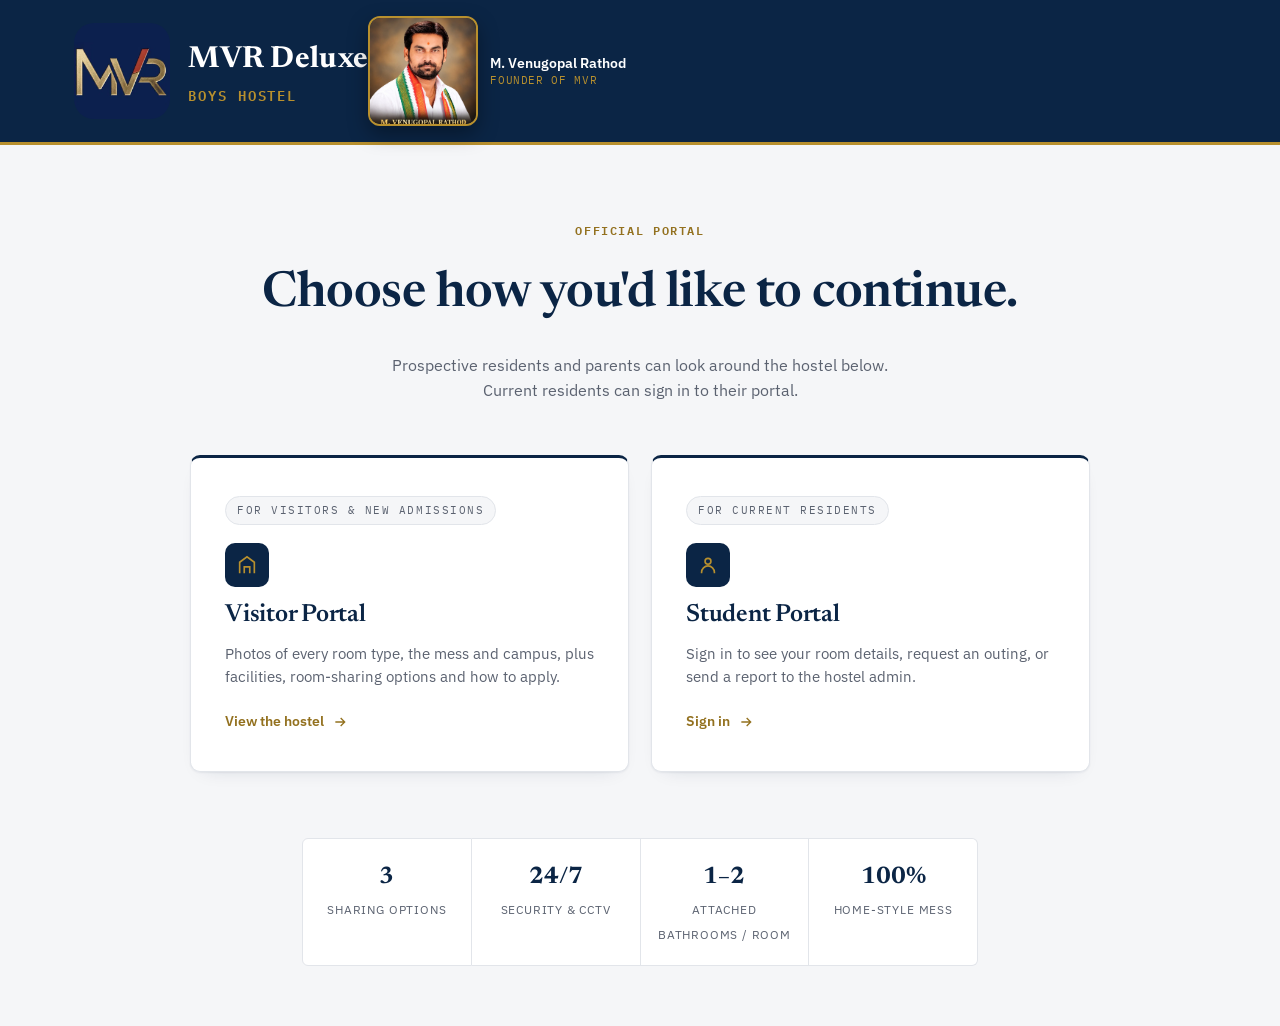
==== commit f22192a5: "Update index.html" ====
--- a/index.html
+++ b/index.html
@@ -10,7 +10,7 @@
 </head>
 <body class="gate-page">
 
-    <div class="gate-masthead">
+      <div class="gate-masthead">
     <div class="wrap">
       <div style="display:flex;align-items:center;">
         <img class="brand-mark" src="images/mvr-logo.png" alt="MVR Deluxe Boys Hostel logo">
--- a/css/style.css
+++ b/css/style.css
@@ -515,15 +515,29 @@
 .person-badge{ display:flex; align-items:center; gap:12px; flex:none; }
 
 .person-badge-photo{
-  width:88px; height:88px; border-radius:50%; overflow:hidden; flex:none;
+  width:110px; height:110px;
+  border-radius:12px;
+  overflow:hidden;
+  flex:none;
   border:2px solid var(--amber);
   box-shadow:0 8px 20px rgba(0,0,0,.35);
-  background:var(--ink); /* shows through the feathered edge, so it blends */
+  background:var(--ink); /* photo's blurred backdrop fades into this */
 }
 .person-badge-photo img{
   width:100%; height:100%; object-fit:cover; display:block;
-  -webkit-mask-image:radial-gradient(circle at 50% 42%, #000 58%, transparent 88%);
-  mask-image:radial-gradient(circle at 50% 42%, #000 58%, transparent 88%);
+  -webkit-mask-image:radial-gradient(120% 120% at 50% 38%, #000 62%, transparent 100%);
+  mask-image:radial-gradient(120% 120% at 50% 38%, #000 62%, transparent 100%);
+}
+.photo-venu img{ object-position:center 15%; }
+.photo-vijay img{ object-position:22% 28%; }
+
+.person-badge-name{ font-family:var(--f-body); color:#fff; line-height:1.3; }
+.person-badge-name b{ display:block; font-size:.92rem; font-weight:600; }
+.person-badge-name small{ display:block; font-family:var(--f-mono); font-size:.68rem; letter-spacing:.06em; text-transform:uppercase; color:var(--amber); margin-top:3px; }
+
+@media (max-width:640px){
+  .person-badge-photo{ width:74px; height:74px; }
+  .person-badge-name small{ display:none; }
 }
 /* crop each source photo to just the face — tweak the % if the crop looks off */
 .photo-venu img{ object-position:center 18%; }
